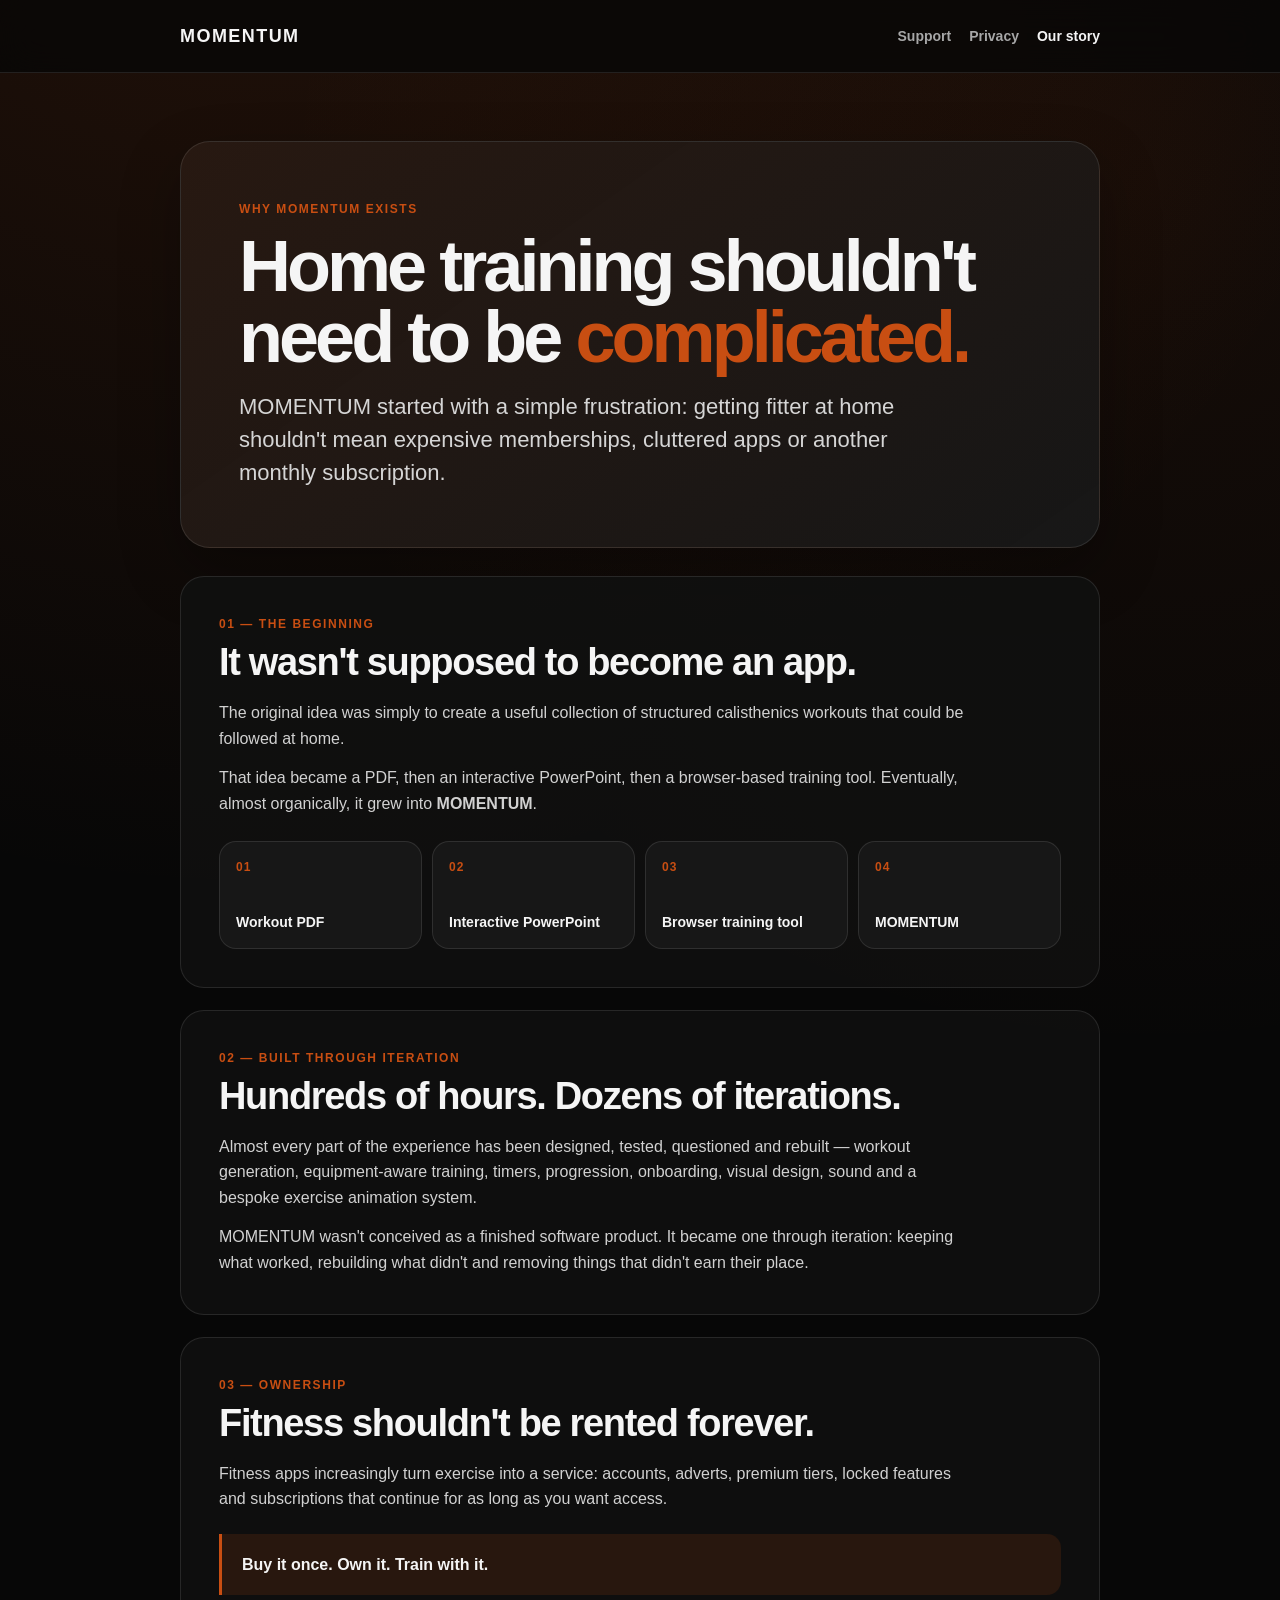
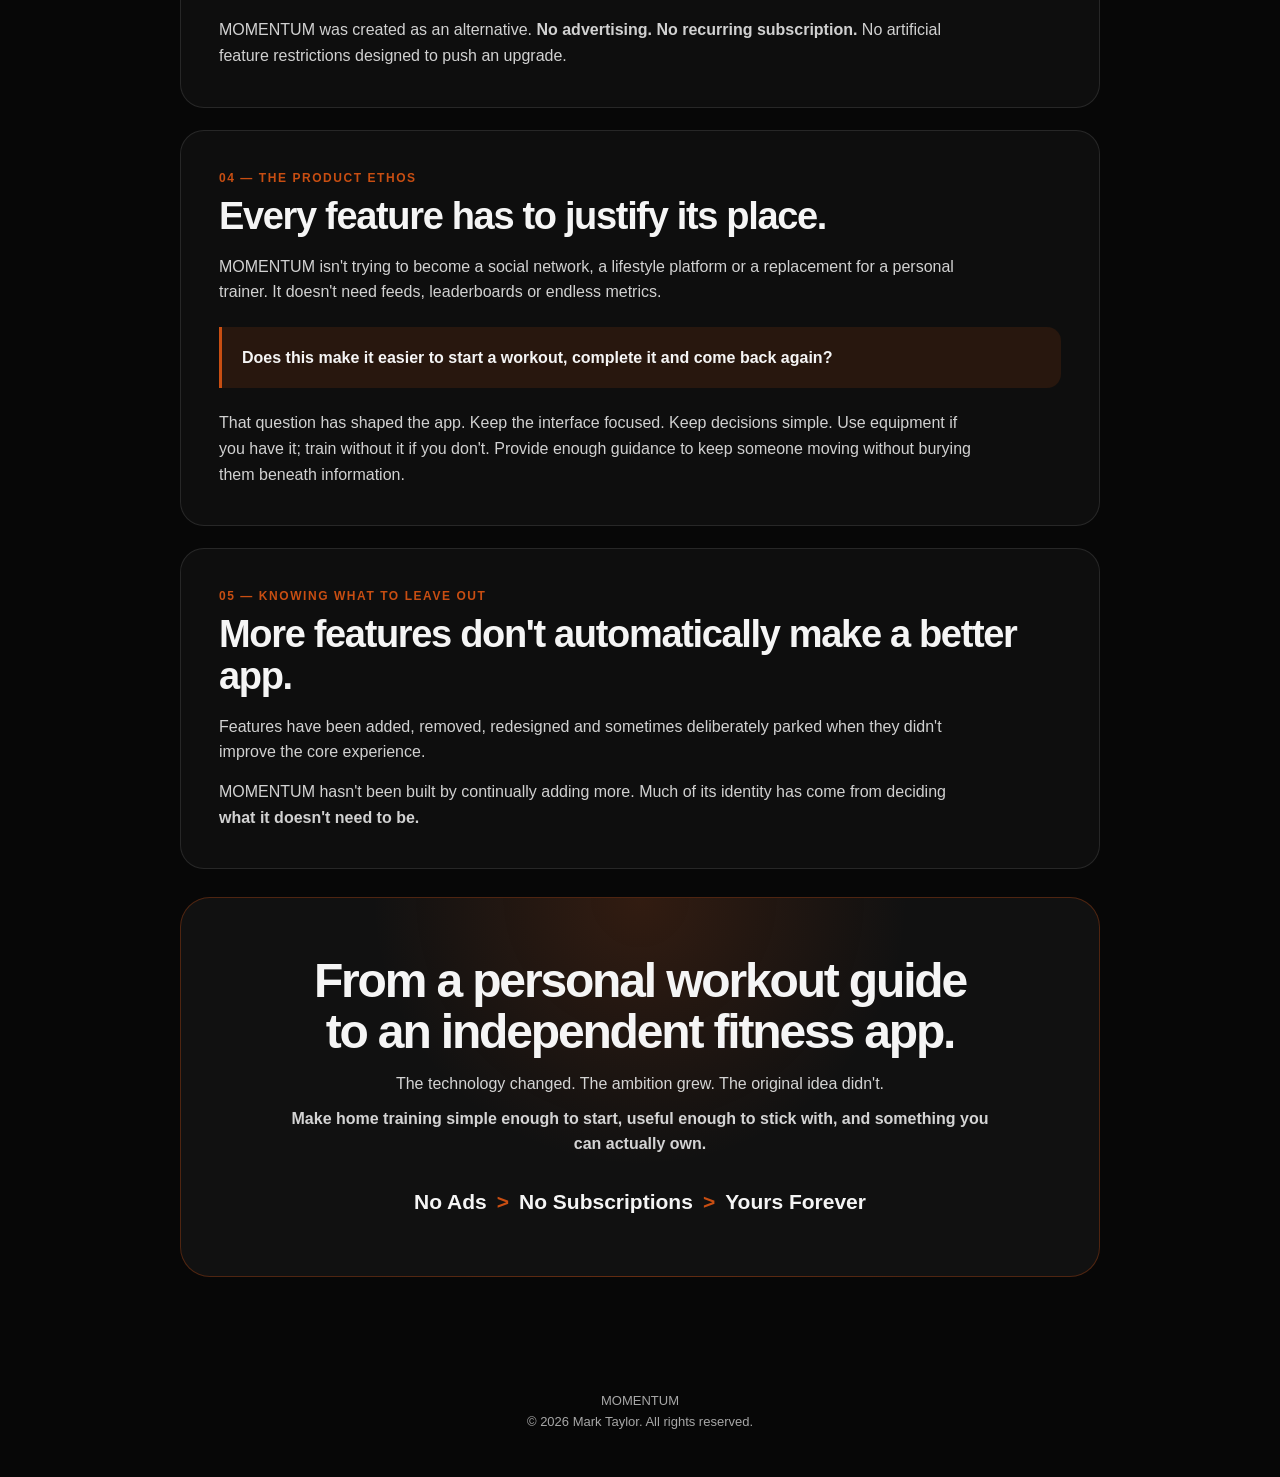
==== story/index.html @ efb4adaf "new pages" ====
<!doctype html>
<html lang="en-GB">
<head>
  <meta charset="utf-8">
  <meta name="viewport" content="width=device-width, initial-scale=1">
  <meta name="theme-color" content="#070707">
  <meta name="description" content="The story behind MOMENTUM — a simple home workout app with no ads and no subscriptions.">
  <title>Our Story | MOMENTUM</title>

  <style>
    :root {
      --bg: #070707;
      --panel: #111111;
      --panel-soft: #171717;
      --text: #f5f5f5;
      --muted: #a7a7a7;
      --line: rgba(255,255,255,.10);
      --copper: #C84E12;
      --copper-soft: rgba(200,78,18,.14);
      --max: 920px;
    }

    * { box-sizing: border-box; }

    html {
      background: var(--bg);
      color-scheme: dark;
      scroll-behavior: smooth;
    }

    body {
      margin: 0;
      min-height: 100vh;
      background:
        radial-gradient(circle at 20% -10%, rgba(200,78,18,.16), transparent 34%),
        radial-gradient(circle at 90% 6%, rgba(200,78,18,.08), transparent 28%),
        var(--bg);
      color: var(--text);
      font-family: -apple-system, BlinkMacSystemFont, "Segoe UI", Roboto, Helvetica, Arial, sans-serif;
      line-height: 1.6;
      -webkit-font-smoothing: antialiased;
    }

    a { color: inherit; }

    .wrap {
      width: min(calc(100% - 32px), var(--max));
      margin: 0 auto;
    }

    header {
      position: sticky;
      top: 0;
      z-index: 10;
      backdrop-filter: blur(18px);
      -webkit-backdrop-filter: blur(18px);
      background: rgba(7,7,7,.78);
      border-bottom: 1px solid var(--line);
    }

    .topbar {
      min-height: 72px;
      display: flex;
      align-items: center;
      justify-content: space-between;
      gap: 24px;
    }

    .brand {
      display: inline-flex;
      align-items: center;
      min-width: 0;
      text-decoration: none;
    }

    .brand img {
      display: block;
      width: min(245px, 52vw);
      max-height: 34px;
      object-fit: contain;
      object-position: left center;
    }

    .brand-fallback {
      display: none;
      font-weight: 900;
      letter-spacing: .08em;
      font-size: 18px;
    }

    nav {
      display: flex;
      align-items: center;
      gap: 18px;
      font-size: 14px;
      font-weight: 650;
      color: var(--muted);
    }

    nav a {
      text-decoration: none;
    }

    nav a:hover,
    nav a:focus-visible,
    nav a[aria-current="page"] {
      color: var(--text);
    }

    main {
      padding: 68px 0 80px;
    }

    .eyebrow,
    .section-number {
      color: var(--copper);
      text-transform: uppercase;
      letter-spacing: .13em;
      font-size: 12px;
      font-weight: 850;
    }

    .hero {
      padding: clamp(28px, 6vw, 58px);
      border: 1px solid var(--line);
      border-radius: 30px;
      background:
        linear-gradient(145deg, rgba(200,78,18,.12), rgba(255,255,255,.025)),
        var(--panel);
      box-shadow: 0 24px 60px rgba(0,0,0,.28);
    }

    .hero h1 {
      max-width: 760px;
      margin: 12px 0 18px;
      font-size: clamp(42px, 7vw, 72px);
      line-height: .98;
      letter-spacing: -.055em;
    }

    .hero h1 span { color: var(--copper); }

    .lead {
      max-width: 690px;
      margin: 0;
      font-size: clamp(18px, 2.5vw, 22px);
      color: #d5d5d5;
      line-height: 1.5;
    }

    .story {
      display: grid;
      gap: 22px;
      margin-top: 28px;
    }

    .section {
      padding: clamp(24px, 4vw, 38px);
      border: 1px solid var(--line);
      border-radius: 24px;
      background: rgba(17,17,17,.88);
    }

    .section h2 {
      margin: 8px 0 16px;
      font-size: clamp(26px, 4vw, 38px);
      line-height: 1.1;
      letter-spacing: -.035em;
    }

    .section p {
      margin: 0 0 14px;
      max-width: 760px;
      color: #d1d1d1;
    }

    .section p:last-child { margin-bottom: 0; }

    .evolution {
      display: grid;
      grid-template-columns: repeat(4, 1fr);
      gap: 10px;
      margin-top: 24px;
    }

    .stage {
      min-height: 108px;
      padding: 16px;
      border-radius: 17px;
      border: 1px solid var(--line);
      background: var(--panel-soft);
      display: flex;
      flex-direction: column;
      justify-content: space-between;
      gap: 12px;
    }

    .stage span {
      color: var(--copper);
      font-size: 12px;
      font-weight: 900;
      letter-spacing: .08em;
    }

    .stage b {
      font-size: 14px;
      line-height: 1.25;
    }

    .principle,
    .question {
      margin: 22px 0;
      padding: 18px 20px;
      border-left: 3px solid var(--copper);
      border-radius: 0 14px 14px 0;
      background: var(--copper-soft);
    }

    .principle p,
    .question {
      color: var(--text);
      font-weight: 800;
    }

    .manifesto {
      margin-top: 28px;
      padding: clamp(34px, 6vw, 58px);
      border-radius: 30px;
      text-align: center;
      border: 1px solid rgba(200,78,18,.34);
      background:
        radial-gradient(circle at 50% 0%, rgba(200,78,18,.18), transparent 45%),
        var(--panel);
    }

    .manifesto .mark {
      width: 58px;
      height: 58px;
      object-fit: contain;
      margin-bottom: 14px;
    }

    .manifesto h2 {
      max-width: 700px;
      margin: 0 auto 14px;
      font-size: clamp(30px, 5vw, 48px);
      line-height: 1.05;
      letter-spacing: -.045em;
    }

    .manifesto p {
      max-width: 700px;
      margin: 9px auto;
      color: #d4d4d4;
    }

    .promise {
      margin-top: 28px;
      display: flex;
      justify-content: center;
      align-items: center;
      flex-wrap: wrap;
      gap: 10px;
      font-size: clamp(16px, 2.8vw, 21px);
      font-weight: 900;
    }

    .promise .sep { color: var(--copper); }

    footer {
      padding: 34px 0 44px;
      color: var(--muted);
      font-size: 13px;
      text-align: center;
    }

    @media (max-width: 700px) {
      .topbar {
        min-height: 66px;
        gap: 12px;
      }

      nav { gap: 12px; font-size: 13px; }

      main { padding-top: 34px; }

      .evolution { grid-template-columns: repeat(2, 1fr); }

      .brand img { width: min(190px, 42vw); }
    }

    @media (max-width: 480px) {
      .wrap { width: min(calc(100% - 24px), var(--max)); }

      .topbar {
        align-items: center;
      }

      nav a:first-child { display: none; }

      .hero,
      .manifesto { border-radius: 24px; }

      .section { border-radius: 20px; }

      .evolution { grid-template-columns: 1fr; }
    }
  </style>
</head>

<body>
  <header>
    <div class="wrap topbar">
      <a class="brand" href="index.html" aria-label="MOMENTUM home">
        <img
          src="MOMENTUM_WORDMARK_APPROVED.png"
          alt="MOMENTUM"
          onerror="this.style.display='none';this.nextElementSibling.style.display='inline-block';">
        <span class="brand-fallback">MOMENTUM</span>
      </a>

      <nav aria-label="Site navigation">
        <a href="support.html">Support</a>
        <a href="privacy.html">Privacy</a>
        <a href="story.html" aria-current="page">Our story</a>
      </nav>
    </div>
  </header>

  <main class="wrap">
    <section class="hero">
      <div class="eyebrow">Why MOMENTUM exists</div>
      <h1>Home training shouldn't need to be <span>complicated.</span></h1>
      <p class="lead">
        MOMENTUM started with a simple frustration: getting fitter at home shouldn't
        mean expensive memberships, cluttered apps or another monthly subscription.
      </p>
    </section>

    <div class="story">
      <section class="section">
        <div class="section-number">01 — The beginning</div>
        <h2>It wasn't supposed to become an app.</h2>
        <p>
          The original idea was simply to create a useful collection of structured
          calisthenics workouts that could be followed at home.
        </p>
        <p>
          That idea became a PDF, then an interactive PowerPoint, then a browser-based
          training tool. Eventually, almost organically, it grew into <strong>MOMENTUM</strong>.
        </p>

        <div class="evolution" aria-label="MOMENTUM development evolution">
          <div class="stage"><span>01</span><b>Workout PDF</b></div>
          <div class="stage"><span>02</span><b>Interactive PowerPoint</b></div>
          <div class="stage"><span>03</span><b>Browser training tool</b></div>
          <div class="stage"><span>04</span><b>MOMENTUM</b></div>
        </div>
      </section>

      <section class="section">
        <div class="section-number">02 — Built through iteration</div>
        <h2>Hundreds of hours. Dozens of iterations.</h2>
        <p>
          Almost every part of the experience has been designed, tested, questioned
          and rebuilt — workout generation, equipment-aware training, timers,
          progression, onboarding, visual design, sound and a bespoke exercise
          animation system.
        </p>
        <p>
          MOMENTUM wasn't conceived as a finished software product. It became one
          through iteration: keeping what worked, rebuilding what didn't and removing
          things that didn't earn their place.
        </p>
      </section>

      <section class="section">
        <div class="section-number">03 — Ownership</div>
        <h2>Fitness shouldn't be rented forever.</h2>
        <p>
          Fitness apps increasingly turn exercise into a service: accounts, adverts,
          premium tiers, locked features and subscriptions that continue for as long
          as you want access.
        </p>

        <div class="principle">
          <p>Buy it once. Own it. Train with it.</p>
        </div>

        <p>
          MOMENTUM was created as an alternative. <strong>No advertising. No recurring
          subscription.</strong> No artificial feature restrictions designed to push
          an upgrade.
        </p>
      </section>

      <section class="section">
        <div class="section-number">04 — The product ethos</div>
        <h2>Every feature has to justify its place.</h2>
        <p>
          MOMENTUM isn't trying to become a social network, a lifestyle platform or a
          replacement for a personal trainer. It doesn't need feeds, leaderboards or
          endless metrics.
        </p>

        <div class="question">
          Does this make it easier to start a workout, complete it and come back again?
        </div>

        <p>
          That question has shaped the app. Keep the interface focused. Keep decisions
          simple. Use equipment if you have it; train without it if you don't. Provide
          enough guidance to keep someone moving without burying them beneath information.
        </p>
      </section>

      <section class="section">
        <div class="section-number">05 — Knowing what to leave out</div>
        <h2>More features don't automatically make a better app.</h2>
        <p>
          Features have been added, removed, redesigned and sometimes deliberately
          parked when they didn't improve the core experience.
        </p>
        <p>
          MOMENTUM hasn't been built by continually adding more. Much of its identity
          has come from deciding <strong>what it doesn't need to be.</strong>
        </p>
      </section>
    </div>

    <section class="manifesto">
      <img class="mark" src="N_chevron_APPROVED_MASTER.png" alt="" aria-hidden="true"
           onerror="this.style.display='none';">
      <h2>From a personal workout guide to an independent fitness app.</h2>
      <p>The technology changed. The ambition grew. The original idea didn't.</p>
      <p>
        <strong>
          Make home training simple enough to start, useful enough to stick with,
          and something you can actually own.
        </strong>
      </p>

      <div class="promise" aria-label="No Ads, No Subscriptions, Yours Forever">
        <span>No Ads</span>
        <span class="sep" aria-hidden="true">&gt;</span>
        <span>No Subscriptions</span>
        <span class="sep" aria-hidden="true">&gt;</span>
        <span>Yours Forever</span>
      </div>
    </section>
  </main>

  <footer>
    <div class="wrap">
      MOMENTUM<br>
      © 2026 Mark Taylor. All rights reserved.
    </div>
  </footer>
</body>
</html>
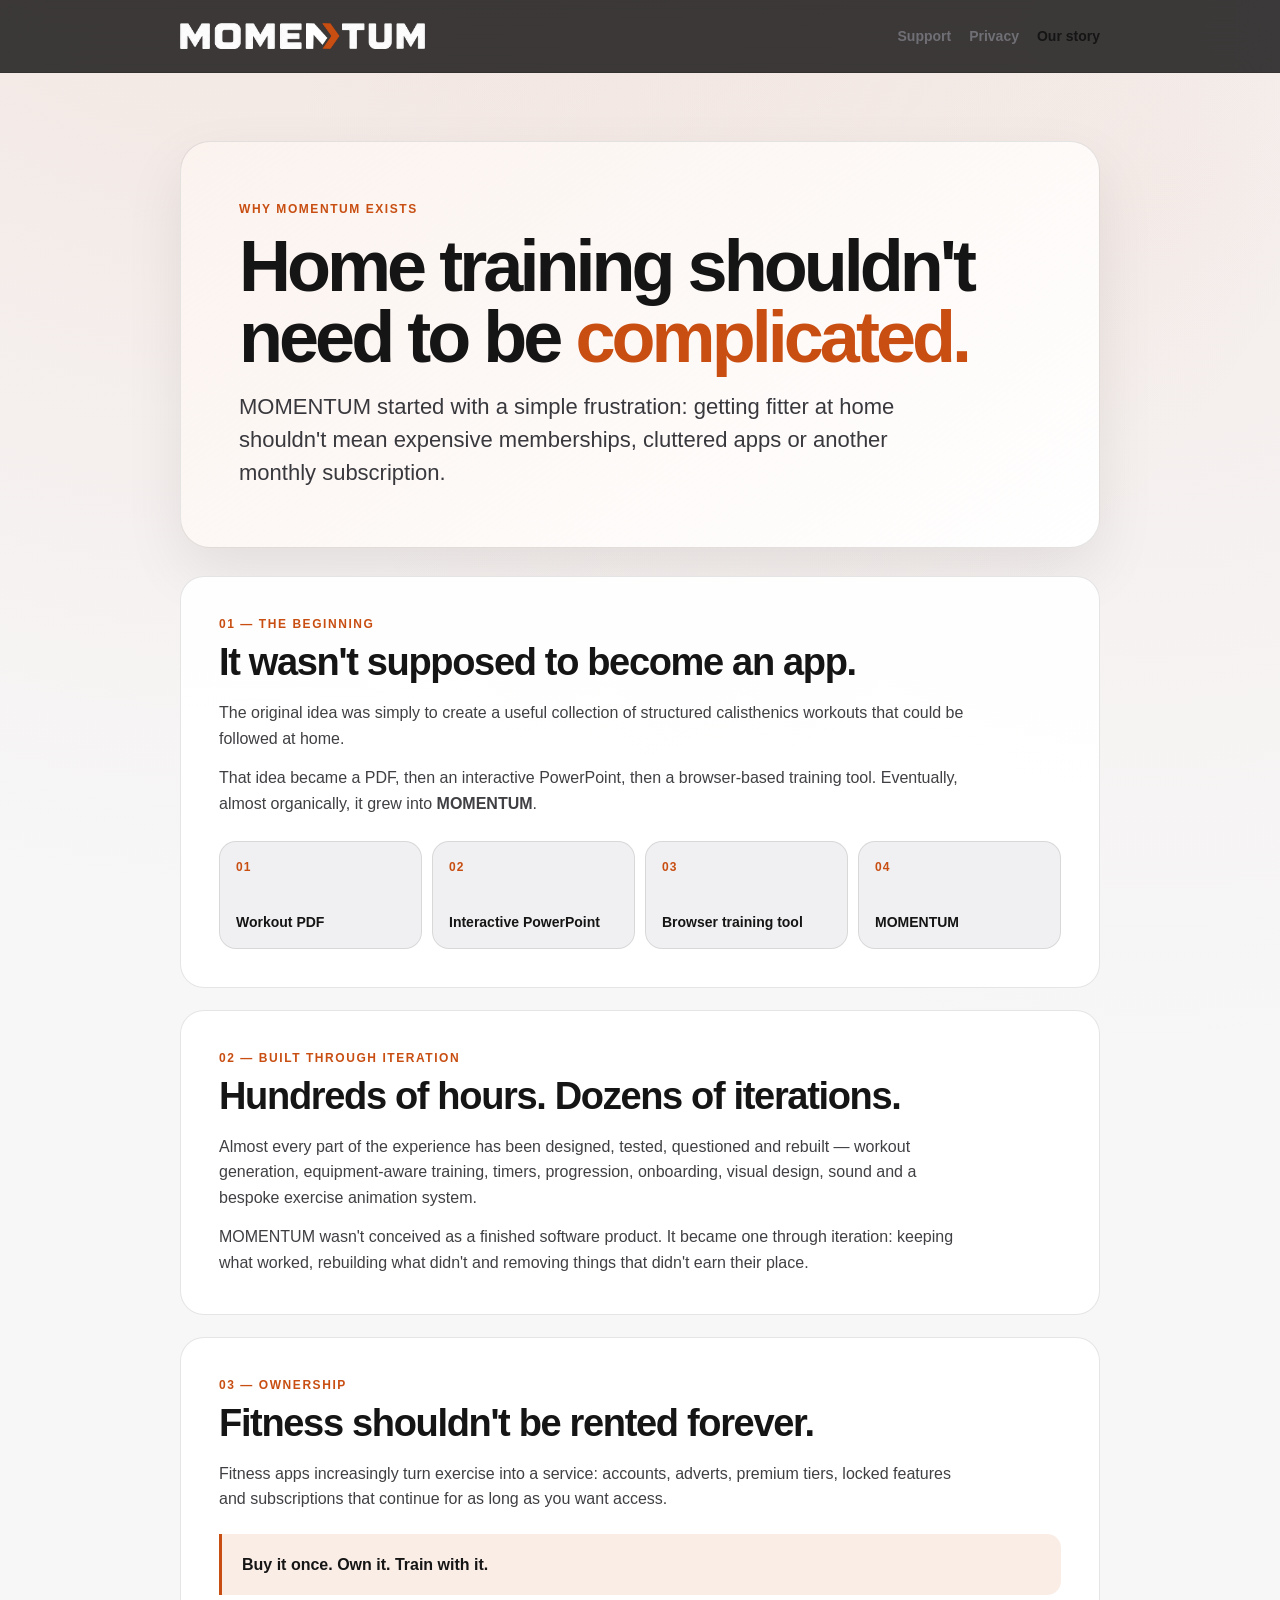
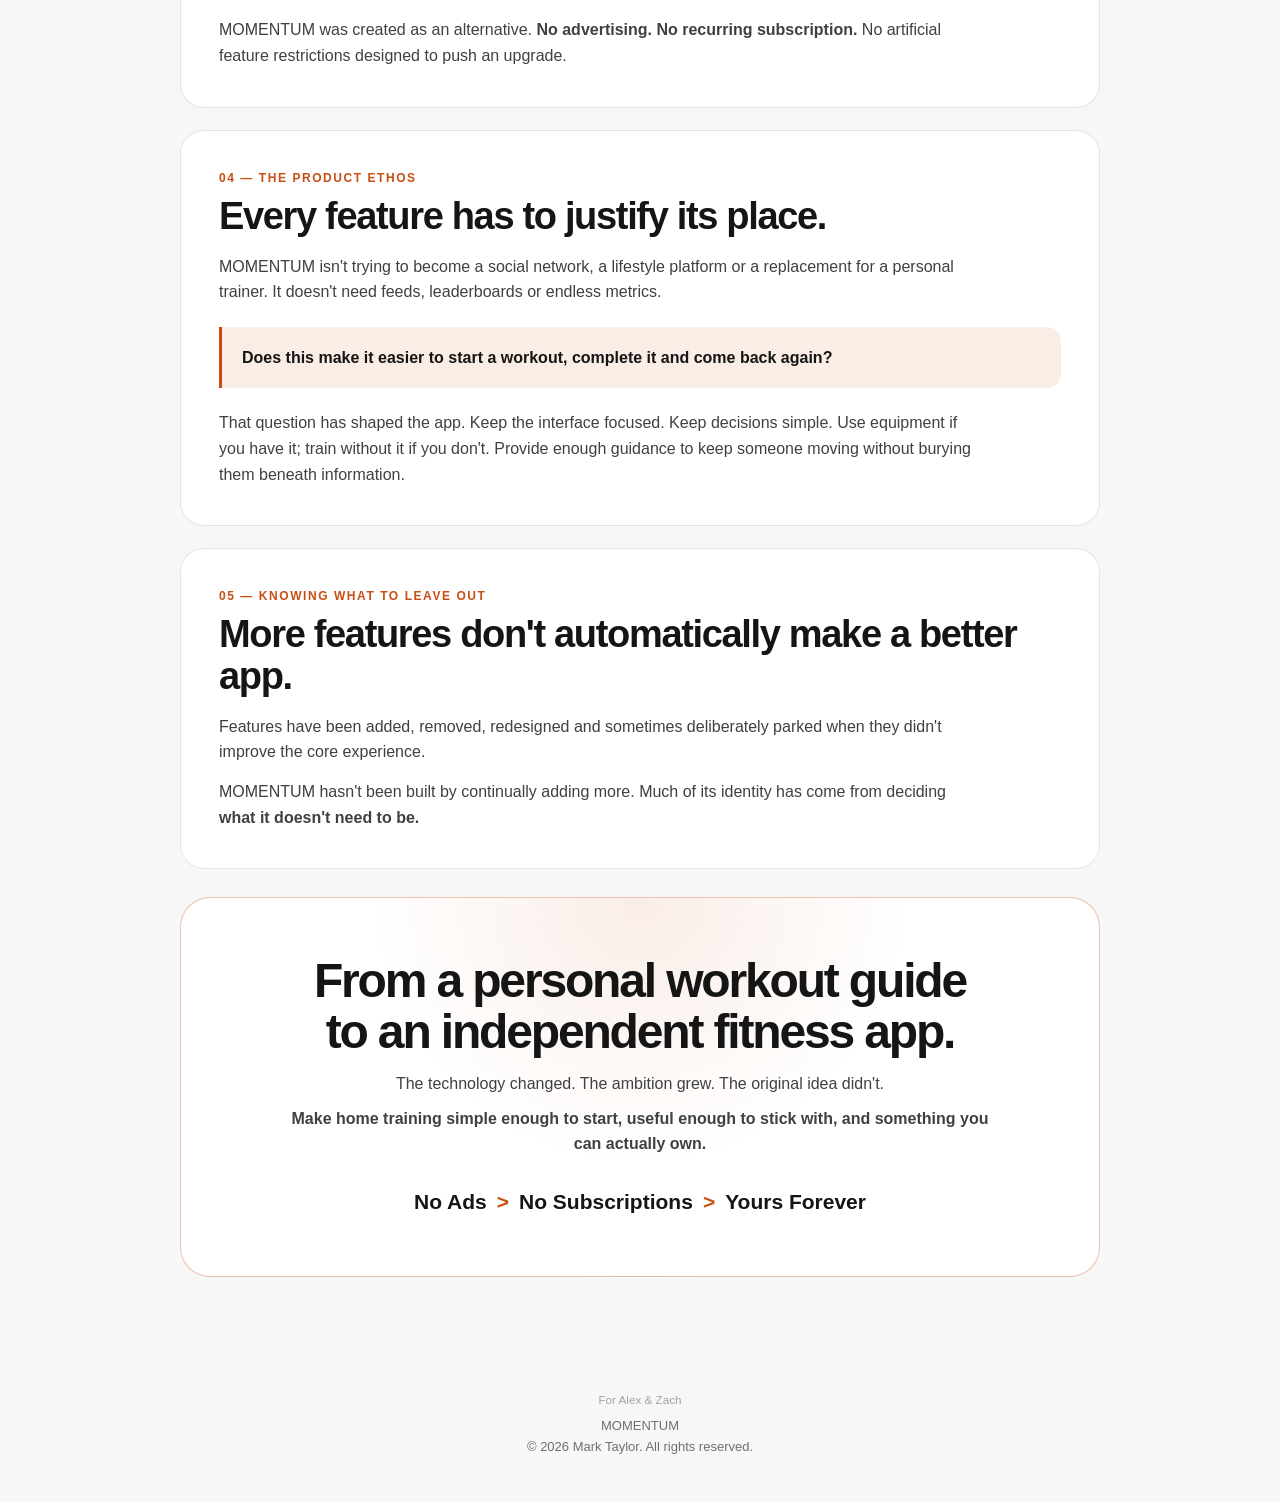
==== commit b9650489: "new pages" ====
--- a/story/index.html
+++ b/story/index.html
@@ -3,28 +3,51 @@
 <head>
   <meta charset="utf-8">
   <meta name="viewport" content="width=device-width, initial-scale=1">
-  <meta name="theme-color" content="#070707">
+  <meta name="theme-color" content="#f7f7f8" media="(prefers-color-scheme: light)">
+  <meta name="theme-color" content="#070707" media="(prefers-color-scheme: dark)">
   <meta name="description" content="The story behind MOMENTUM — a simple home workout app with no ads and no subscriptions.">
   <title>Our Story | MOMENTUM</title>
 
   <style>
     :root {
-      --bg: #070707;
-      --panel: #111111;
-      --panel-soft: #171717;
-      --text: #f5f5f5;
-      --muted: #a7a7a7;
-      --line: rgba(255,255,255,.10);
+      color-scheme: light;
+
+      --bg: #f7f7f8;
+      --panel: #ffffff;
+      --panel-soft: #f0f0f2;
+      --text: #151515;
+      --muted: #6f6f75;
+      --body-text: #404044;
+      --lead-text: #38383d;
+      --line: rgba(0,0,0,.10);
+      --header-bg: rgba(247,247,248,.80);
+      --shadow: rgba(0,0,0,.08);
       --copper: #C84E12;
-      --copper-soft: rgba(200,78,18,.14);
+      --copper-soft: rgba(200,78,18,.10);
       --max: 920px;
+    }
+
+    @media (prefers-color-scheme: dark) {
+      :root {
+        color-scheme: dark;
+        --bg: #070707;
+        --panel: #111111;
+        --panel-soft: #171717;
+        --text: #f5f5f5;
+        --muted: #a7a7a7;
+        --body-text: #d1d1d1;
+        --lead-text: #d5d5d5;
+        --line: rgba(255,255,255,.10);
+        --header-bg: rgba(7,7,7,.78);
+        --shadow: rgba(0,0,0,.28);
+        --copper-soft: rgba(200,78,18,.14);
+      }
     }
 
     * { box-sizing: border-box; }
 
     html {
       background: var(--bg);
-      color-scheme: dark;
       scroll-behavior: smooth;
     }
 
@@ -32,8 +55,8 @@
       margin: 0;
       min-height: 100vh;
       background:
-        radial-gradient(circle at 20% -10%, rgba(200,78,18,.16), transparent 34%),
-        radial-gradient(circle at 90% 6%, rgba(200,78,18,.08), transparent 28%),
+        radial-gradient(circle at 20% -10%, rgba(200,78,18,.12), transparent 34%),
+        radial-gradient(circle at 90% 6%, rgba(200,78,18,.06), transparent 28%),
         var(--bg);
       color: var(--text);
       font-family: -apple-system, BlinkMacSystemFont, "Segoe UI", Roboto, Helvetica, Arial, sans-serif;
@@ -73,12 +96,19 @@
       text-decoration: none;
     }
 
-    .brand img {
+    .brand-wordmark {
       display: block;
       width: min(245px, 52vw);
       max-height: 34px;
       object-fit: contain;
       object-position: left center;
+    }
+
+    .wordmark-light { display: none; }
+
+    @media (prefers-color-scheme: dark) {
+      .wordmark-dark { display: none; }
+      .wordmark-light { display: block; }
     }
 
     .brand-fallback {
@@ -127,7 +157,7 @@
       background:
         linear-gradient(145deg, rgba(200,78,18,.12), rgba(255,255,255,.025)),
         var(--panel);
-      box-shadow: 0 24px 60px rgba(0,0,0,.28);
+      box-shadow: 0 24px 60px var(--shadow);
     }
 
     .hero h1 {
@@ -144,7 +174,7 @@
       max-width: 690px;
       margin: 0;
       font-size: clamp(18px, 2.5vw, 22px);
-      color: #d5d5d5;
+      color: var(--lead-text);
       line-height: 1.5;
     }
 
@@ -171,7 +201,7 @@
     .section p {
       margin: 0 0 14px;
       max-width: 760px;
-      color: #d1d1d1;
+      color: var(--body-text);
     }
 
     .section p:last-child { margin-bottom: 0; }
@@ -251,7 +281,7 @@
     .manifesto p {
       max-width: 700px;
       margin: 9px auto;
-      color: #d4d4d4;
+      color: var(--body-text);
     }
 
     .promise {
@@ -274,6 +304,25 @@
       text-align: center;
     }
 
+
+    @media (prefers-color-scheme: light) {
+      .hero {
+        background:
+          linear-gradient(145deg, rgba(200,78,18,.07), rgba(255,255,255,.72)),
+          var(--panel);
+      }
+
+      .section {
+        background: rgba(255,255,255,.92);
+      }
+
+      .manifesto {
+        background:
+          radial-gradient(circle at 50% 0%, rgba(200,78,18,.10), transparent 45%),
+          var(--panel);
+      }
+    }
+
     @media (max-width: 700px) {
       .topbar {
         min-height: 66px;
@@ -286,7 +335,7 @@
 
       .evolution { grid-template-columns: repeat(2, 1fr); }
 
-      .brand img { width: min(190px, 42vw); }
+      .brand-wordmark { width: min(190px, 42vw); }
     }
 
     @media (max-width: 480px) {
@@ -311,18 +360,16 @@
 <body>
   <header>
     <div class="wrap topbar">
-      <a class="brand" href="index.html" aria-label="MOMENTUM home">
-        <img
-          src="MOMENTUM_WORDMARK_APPROVED.png"
-          alt="MOMENTUM"
-          onerror="this.style.display='none';this.nextElementSibling.style.display='inline-block';">
+      <a class="brand" href="../" aria-label="MOMENTUM home">
+        <img class="brand-wordmark wordmark-dark" src="../assets/momentum-wordmark-dark.png" alt="MOMENTUM">
+        <img class="brand-wordmark wordmark-light" src="../assets/momentum-wordmark-light.png" alt="MOMENTUM">
         <span class="brand-fallback">MOMENTUM</span>
       </a>
 
       <nav aria-label="Site navigation">
-        <a href="support.html">Support</a>
-        <a href="privacy.html">Privacy</a>
-        <a href="story.html" aria-current="page">Our story</a>
+        <a href="../support/">Support</a>
+        <a href="../privacy/">Privacy</a>
+        <a href="./" aria-current="page">Our story</a>
       </nav>
     </div>
   </header>
@@ -429,8 +476,6 @@
     </div>
 
     <section class="manifesto">
-      <img class="mark" src="N_chevron_APPROVED_MASTER.png" alt="" aria-hidden="true"
-           onerror="this.style.display='none';">
       <h2>From a personal workout guide to an independent fitness app.</h2>
       <p>The technology changed. The ambition grew. The original idea didn't.</p>
       <p>
@@ -452,6 +497,7 @@
 
   <footer>
     <div class="wrap">
+      <div style="opacity:.62;font-size:.9em;margin-bottom:6px;">For Alex &amp; Zach</div>
       MOMENTUM<br>
       © 2026 Mark Taylor. All rights reserved.
     </div>
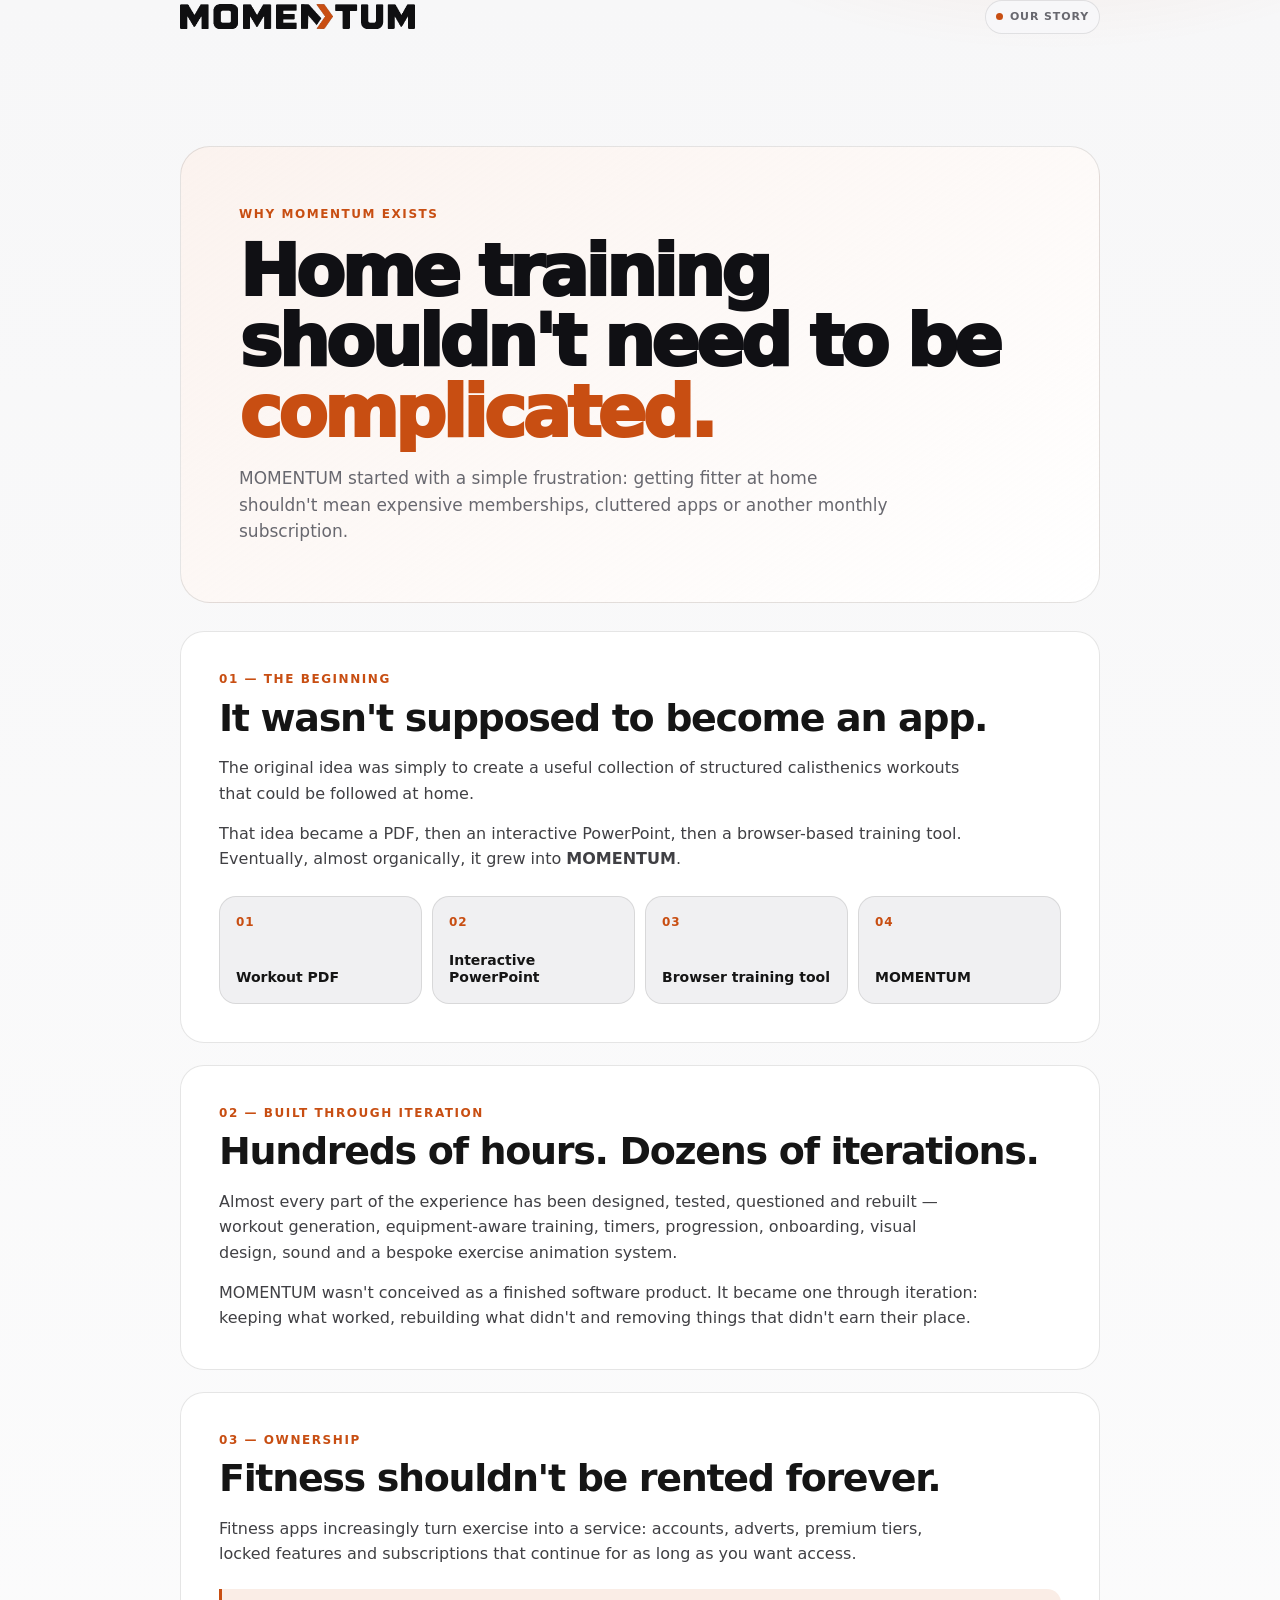
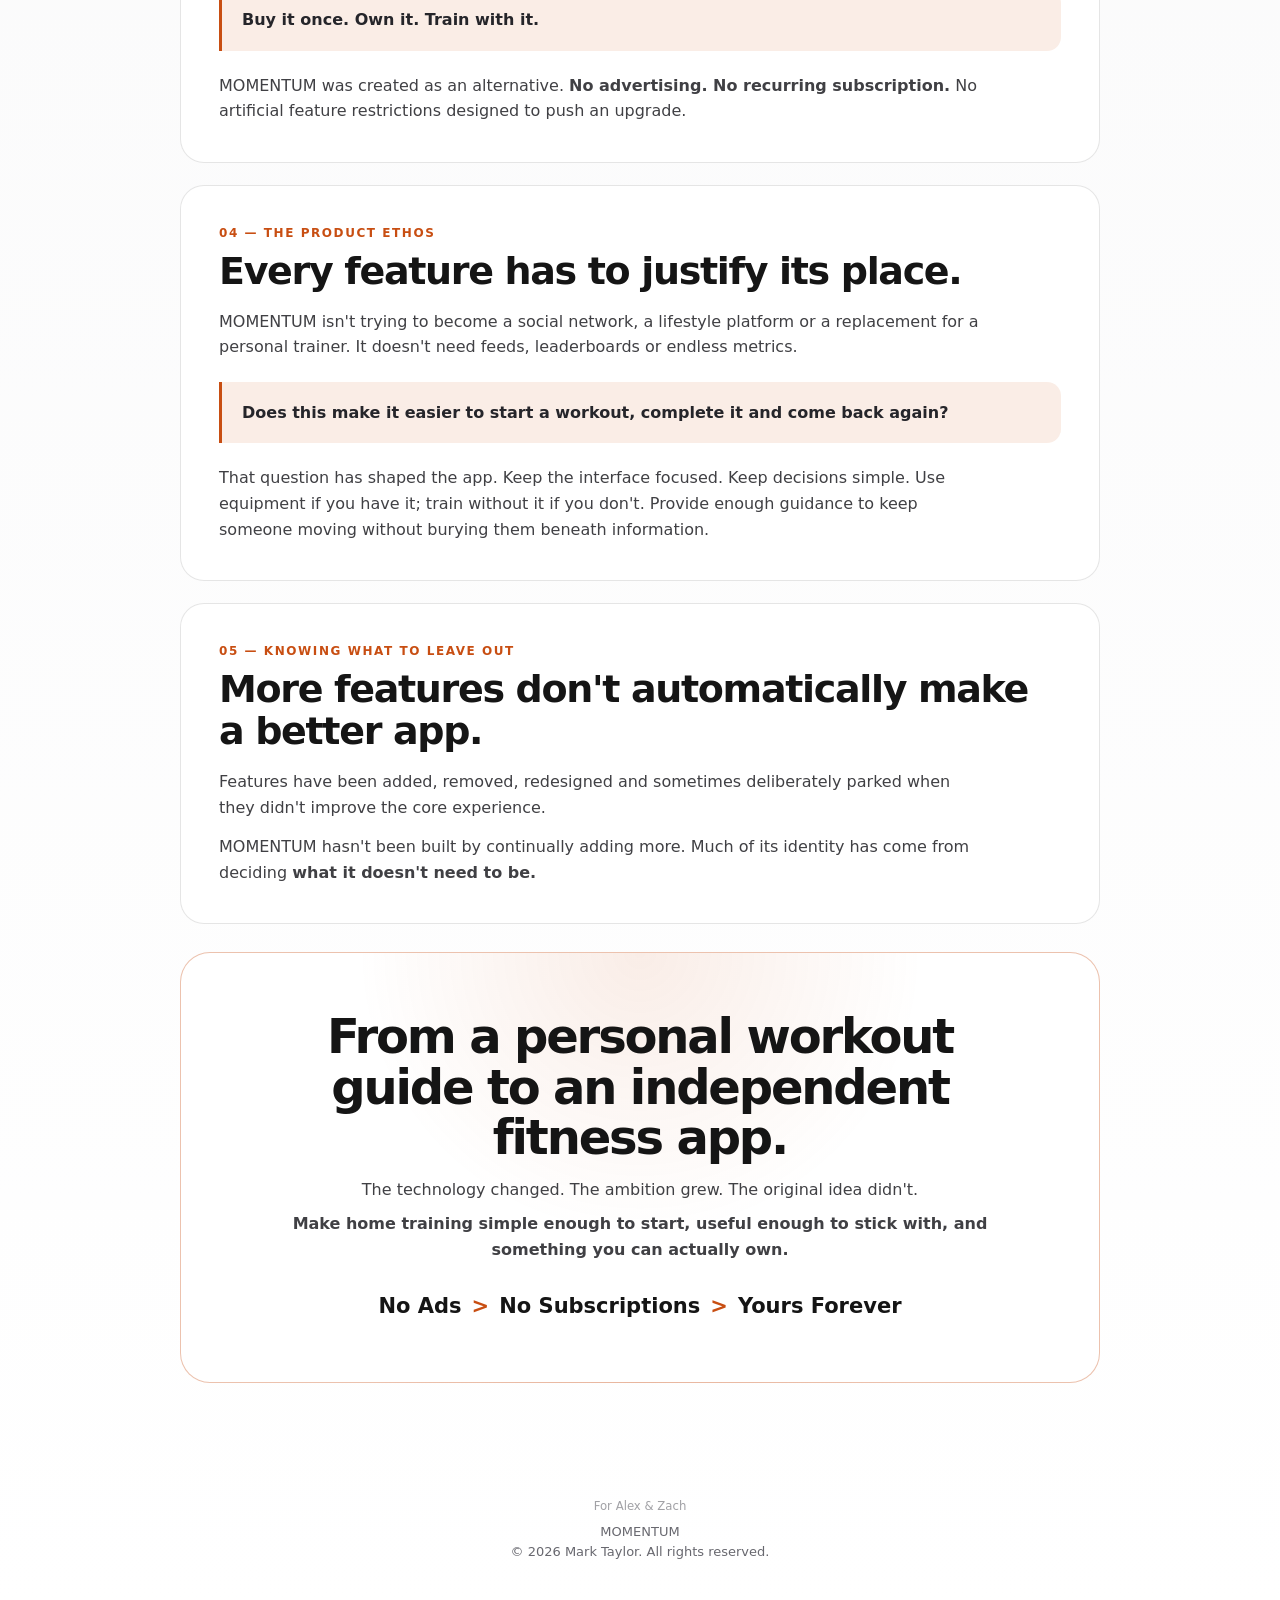
==== commit 9e90719e: "updates" ====
--- a/story/index.html
+++ b/story/index.html
@@ -2,11 +2,11 @@
 <html lang="en-GB">
 <head>
   <meta charset="utf-8">
-  <meta name="viewport" content="width=device-width, initial-scale=1">
-  <meta name="theme-color" content="#f7f7f8" media="(prefers-color-scheme: light)">
-  <meta name="theme-color" content="#070707" media="(prefers-color-scheme: dark)">
+  <meta name="viewport" content="width=device-width,initial-scale=1,viewport-fit=cover">
+<meta name="theme-color" content="#0b0b0d" media="(prefers-color-scheme: dark)">
+<meta name="theme-color" content="#f7f7f8" media="(prefers-color-scheme: light)">
   <meta name="description" content="The story behind MOMENTUM — a simple home workout app with no ads and no subscriptions.">
-  <title>Our Story | MOMENTUM</title>
+  <title>How it came to this | MOMENTUM</title>
 
   <style>
     :root {
@@ -71,51 +71,7 @@
       margin: 0 auto;
     }
 
-    header {
-      position: sticky;
-      top: 0;
-      z-index: 10;
-      backdrop-filter: blur(18px);
-      -webkit-backdrop-filter: blur(18px);
-      background: rgba(7,7,7,.78);
-      border-bottom: 1px solid var(--line);
-    }
-
-    .topbar {
-      min-height: 72px;
-      display: flex;
-      align-items: center;
-      justify-content: space-between;
-      gap: 24px;
-    }
-
-    .brand {
-      display: inline-flex;
-      align-items: center;
-      min-width: 0;
-      text-decoration: none;
-    }
-
-    .brand-wordmark {
-      display: block;
-      width: min(245px, 52vw);
-      max-height: 34px;
-      object-fit: contain;
-      object-position: left center;
-    }
-
-    .wordmark-light { display: none; }
-
     @media (prefers-color-scheme: dark) {
-      .wordmark-dark { display: none; }
-      .wordmark-light { display: block; }
-    }
-
-    .brand-fallback {
-      display: none;
-      font-weight: 900;
-      letter-spacing: .08em;
-      font-size: 18px;
     }
 
     nav {
@@ -188,7 +144,7 @@
       padding: clamp(24px, 4vw, 38px);
       border: 1px solid var(--line);
       border-radius: 24px;
-      background: rgba(17,17,17,.88);
+      background: var(--panel);
     }
 
     .section h2 {
@@ -323,28 +279,28 @@
       }
     }
 
+
+    @media (prefers-color-scheme: light) {
+      html, body { background-color: #f7f7f8; color: #151515; }
+      .section, .hero, .manifesto { color: #151515; }
+    }
+
+    @media (prefers-color-scheme: dark) {
+      html, body { background-color: #070707; color: #f5f5f5; }
+    }
+
     @media (max-width: 700px) {
-      .topbar {
-        min-height: 66px;
-        gap: 12px;
-      }
 
       nav { gap: 12px; font-size: 13px; }
 
       main { padding-top: 34px; }
 
       .evolution { grid-template-columns: repeat(2, 1fr); }
-
-      .brand-wordmark { width: min(190px, 42vw); }
     }
 
     @media (max-width: 480px) {
       .wrap { width: min(calc(100% - 24px), var(--max)); }
 
-      .topbar {
-        align-items: center;
-      }
-
       nav a:first-child { display: none; }
 
       .hero,
@@ -355,24 +311,19 @@
       .evolution { grid-template-columns: 1fr; }
     }
   </style>
+<link rel="stylesheet" href="../assets/site.css">
 </head>
 
 <body>
-  <header>
-    <div class="wrap topbar">
-      <a class="brand" href="../" aria-label="MOMENTUM home">
-        <img class="brand-wordmark wordmark-dark" src="../assets/momentum-wordmark-dark.png" alt="MOMENTUM">
-        <img class="brand-wordmark wordmark-light" src="../assets/momentum-wordmark-light.png" alt="MOMENTUM">
-        <span class="brand-fallback">MOMENTUM</span>
+  <div class="wrap">
+    <header class="topbar">
+      <a href="../" aria-label="MOMENTUM home">
+        <img class="wordmark dark" src="../assets/momentum-wordmark-dark.png" alt="MOMENTUM">
+        <img class="wordmark light" src="../assets/momentum-wordmark-light.png" alt="MOMENTUM">
       </a>
-
-      <nav aria-label="Site navigation">
-        <a href="../support/">Support</a>
-        <a href="../privacy/">Privacy</a>
-        <a href="./" aria-current="page">Our story</a>
-      </nav>
-    </div>
-  </header>
+      <span class="badge">Our Story</span>
+    </header>
+  </div>
 
   <main class="wrap">
     <section class="hero">
--- a/assets/site.css
+++ b/assets/site.css
@@ -0,0 +1,117 @@
+
+:root{
+  --bg:#0b0b0d;
+  --bg2:#101014;
+  --card:rgba(25,25,29,.78);
+  --card2:rgba(31,31,36,.72);
+  --text:#f5f5f7;
+  --heading:#ffffff;
+  --muted:#a8a8af;
+  --divider:rgba(255,255,255,.10);
+  --glass-border:rgba(255,255,255,.11);
+  --accent:#c84e12;
+  --accent2:#e2672b;
+  --accent-soft:rgba(200,78,18,.14);
+  --shadow:0 18px 46px rgba(0,0,0,.28);
+  color-scheme:dark;
+}
+@media (prefers-color-scheme: light){
+  :root{
+    --bg:#f7f7f8;
+    --bg2:#ffffff;
+    --card:rgba(255,255,255,.86);
+    --card2:rgba(248,248,250,.9);
+    --text:#25252a;
+    --heading:#101014;
+    --muted:#68686f;
+    --divider:rgba(20,20,25,.11);
+    --glass-border:rgba(20,20,25,.10);
+    --accent-soft:rgba(200,78,18,.10);
+    --shadow:0 18px 42px rgba(35,35,45,.10);
+    color-scheme:light;
+  }
+}
+*{box-sizing:border-box}
+html{background:var(--bg)}
+body{
+  margin:0;
+  min-height:100vh;
+  background:
+    radial-gradient(680px 340px at 82% -5%, rgba(200,78,18,.11), transparent 62%),
+    linear-gradient(180deg,var(--bg),var(--bg2));
+  color:var(--text);
+  font-family:-apple-system,BlinkMacSystemFont,"SF Pro Text","SF Pro Display",Inter,system-ui,sans-serif;
+  -webkit-font-smoothing:antialiased;
+}
+.shell{width:min(760px,calc(100% - 32px));margin:0 auto;padding:34px 0 64px}
+.topbar{display:flex;align-items:center;justify-content:space-between;margin-bottom:44px}
+.wordmark{display:block;width:min(235px,62vw);height:auto}
+.wordmark.light{display:none}
+@media (prefers-color-scheme:light){
+  .wordmark.dark{display:none}
+  .wordmark.light{display:block}
+}
+.badge{
+  display:inline-flex;align-items:center;gap:7px;
+  padding:7px 10px;border:1px solid var(--glass-border);border-radius:999px;
+  background:var(--card2);color:var(--muted);font-size:11px;font-weight:800;
+  letter-spacing:.08em;text-transform:uppercase
+}
+.badge::before{content:"";width:7px;height:7px;border-radius:50%;background:var(--accent)}
+.hero{margin-bottom:26px}
+.kicker{color:var(--accent);font-size:12px;font-weight:900;letter-spacing:.14em;text-transform:uppercase;margin-bottom:10px}
+h1{margin:0;color:var(--heading);font-size:clamp(36px,8vw,58px);line-height:.98;letter-spacing:-.045em;font-weight:950}
+.hero p{font-size:17px;line-height:1.55;color:var(--muted);margin:18px 0 0;max-width:650px}
+.card{
+  position:relative;
+  padding:24px;
+  margin-top:14px;
+  border:1px solid var(--glass-border);
+  border-radius:24px;
+  background:
+    linear-gradient(145deg,var(--accent-soft),transparent 42%),
+    var(--card);
+  box-shadow:var(--shadow);
+  -webkit-backdrop-filter:blur(22px) saturate(140%);
+  backdrop-filter:blur(22px) saturate(140%);
+}
+.card h2{font-size:19px;color:var(--heading);margin:0 0 9px;font-weight:900;letter-spacing:-.015em}
+.card h3{font-size:15px;color:var(--heading);margin:19px 0 7px;font-weight:850}
+.card p,.card li{font-size:14px;line-height:1.6;color:var(--muted)}
+.card p{margin:7px 0}
+.card ul{padding-left:19px;margin:8px 0}
+.card strong{color:var(--text)}
+a{color:var(--accent);text-decoration:none;font-weight:750}
+a:hover{text-decoration:underline}
+.rule{height:1px;background:var(--divider);margin:21px 0}
+.meta{display:flex;gap:10px;flex-wrap:wrap;margin-top:16px}
+.meta span{font-size:12px;color:var(--muted);padding:7px 10px;border-radius:999px;background:var(--card2);border:1px solid var(--divider)}
+.form-grid{display:grid;gap:13px}
+label{font-size:12px;color:var(--muted);font-weight:800;letter-spacing:.025em}
+input,select,textarea{
+  width:100%;margin-top:7px;padding:13px 14px;border-radius:14px;
+  border:1px solid var(--glass-border);background:var(--card2);
+  color:var(--heading);font:inherit;outline:none
+}
+textarea{min-height:145px;resize:vertical}
+input:focus,select:focus,textarea:focus{border-color:rgba(200,78,18,.72);box-shadow:0 0 0 3px rgba(200,78,18,.10)}
+button{
+  width:100%;min-height:50px;border-radius:15px;border:1px solid #9f3d0d;
+  background:rgba(200,78,18,.18);color:#ef7c43;font:inherit;font-weight:900;
+  cursor:pointer;transition:.15s ease
+}
+button:hover{background:rgba(200,78,18,.24)}
+button:disabled{opacity:.6;cursor:wait}
+.form-status{min-height:20px;margin-top:12px;font-size:13px;color:var(--muted)}
+.form-status.success{color:#64bd79}
+.form-status.error{color:#ff6961}
+.honeypot{position:absolute!important;left:-9999px!important;opacity:0!important;pointer-events:none!important}
+.footer{margin-top:30px;padding:0 4px;color:var(--muted);font-size:12px;line-height:1.6}
+.footer-links{display:flex;gap:16px;flex-wrap:wrap;margin-bottom:8px}
+.footer a{font-weight:700}
+.small-note{font-size:12px!important;color:var(--muted)!important}
+@media(max-width:560px){
+  .shell{width:min(100% - 22px,760px);padding-top:22px}
+  .topbar{margin-bottom:34px}
+  .card{padding:19px;border-radius:21px}
+}
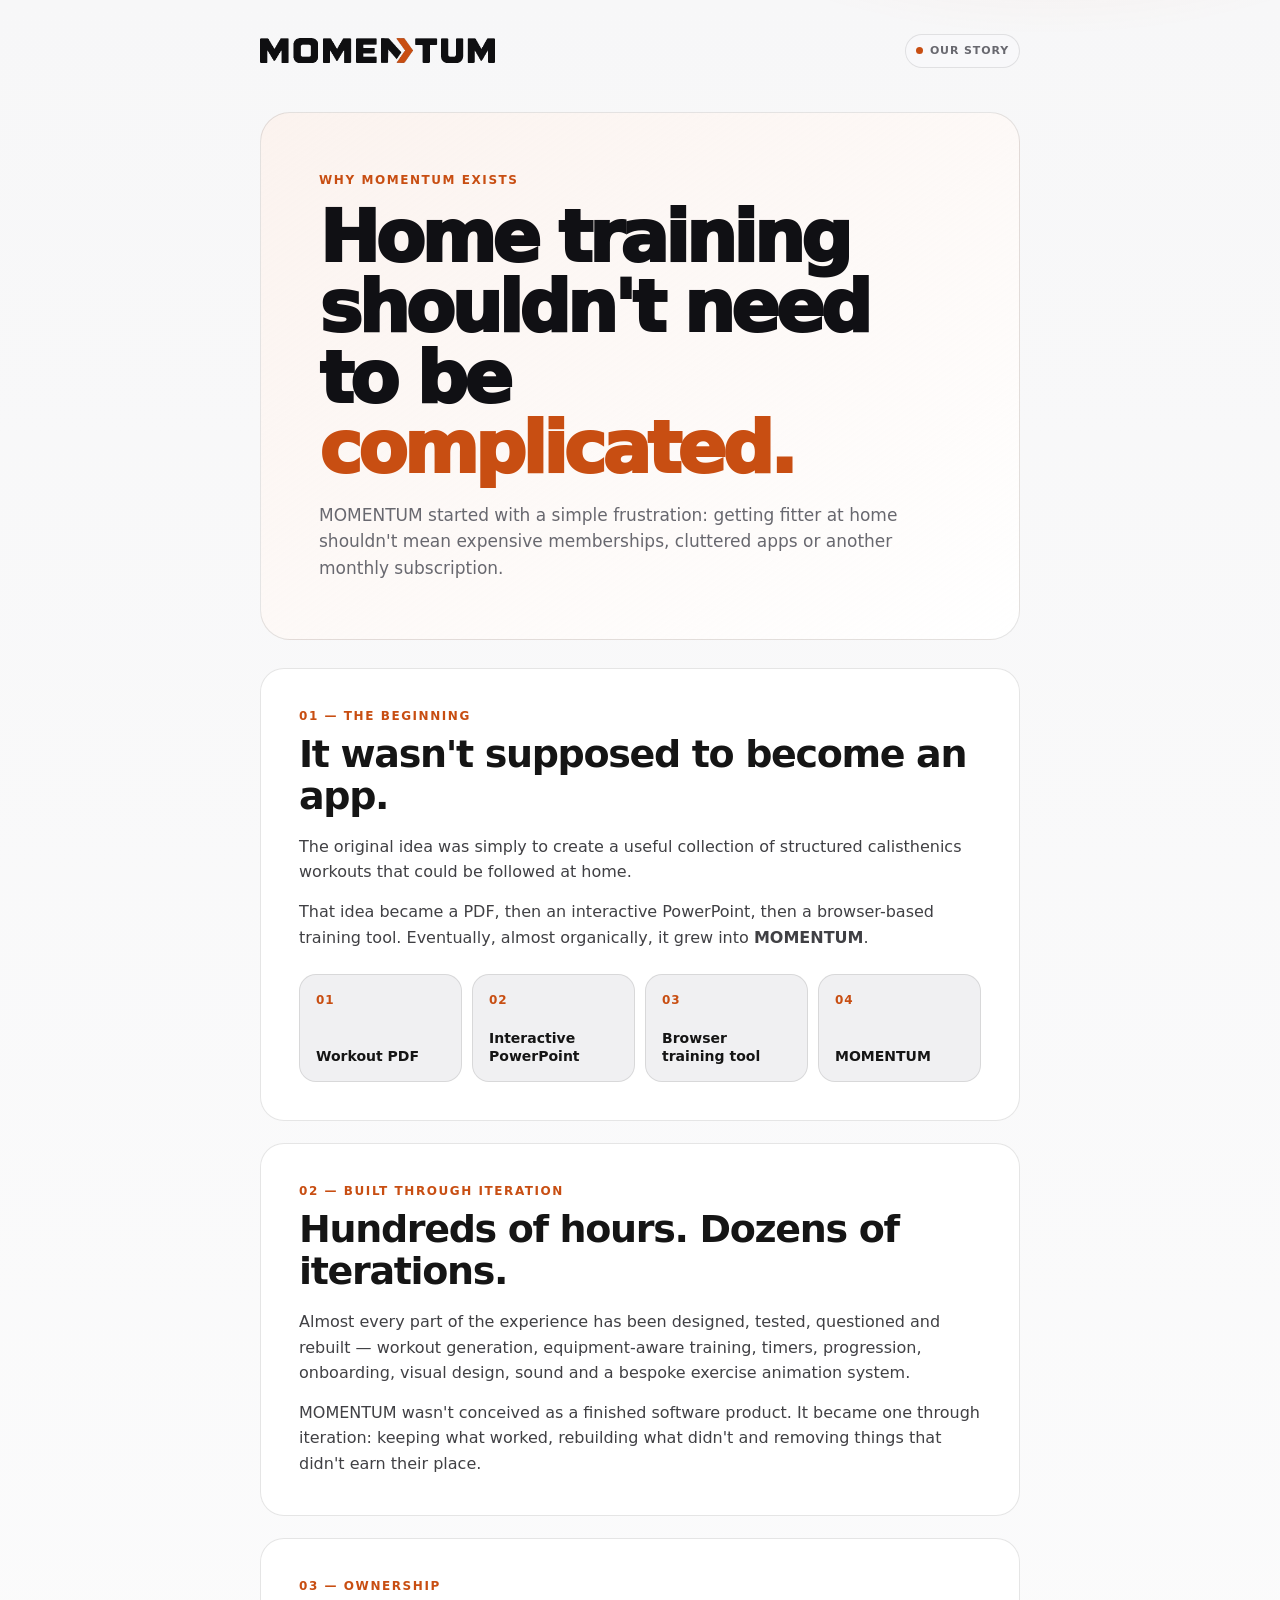
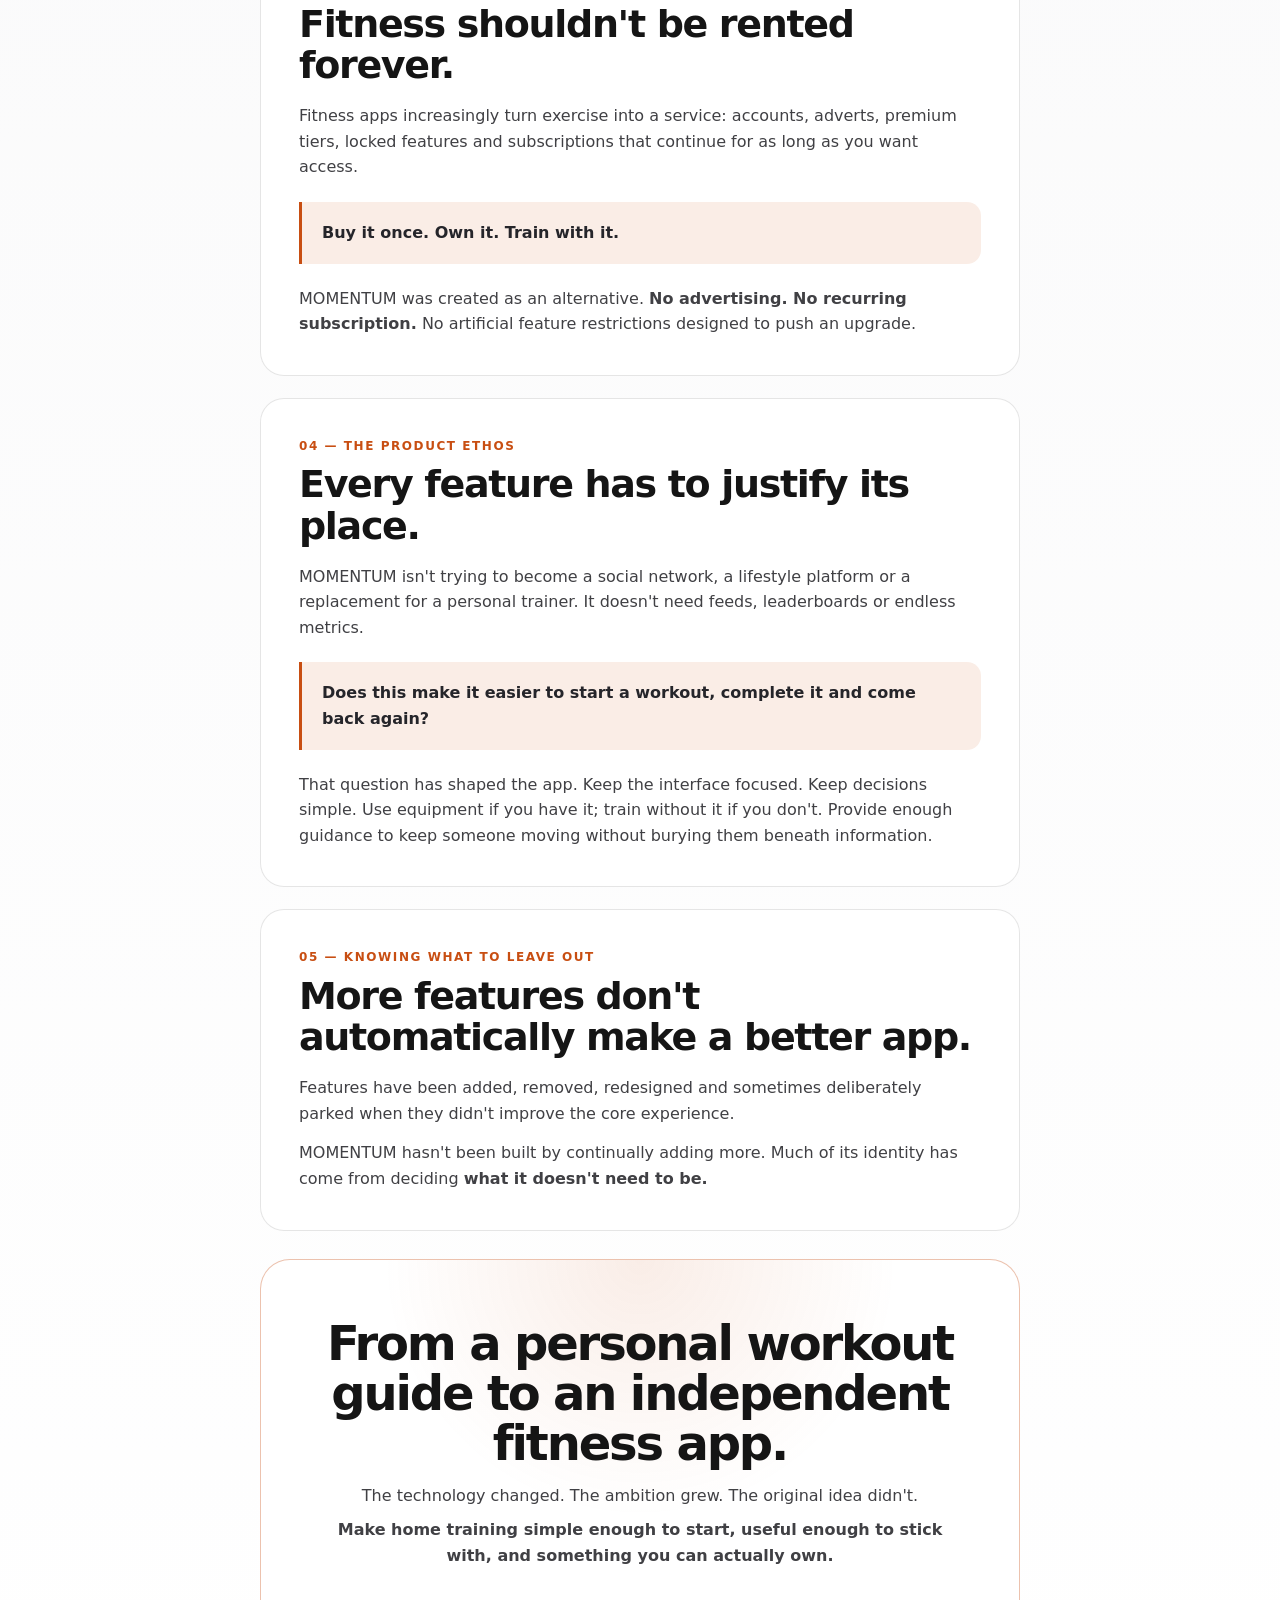
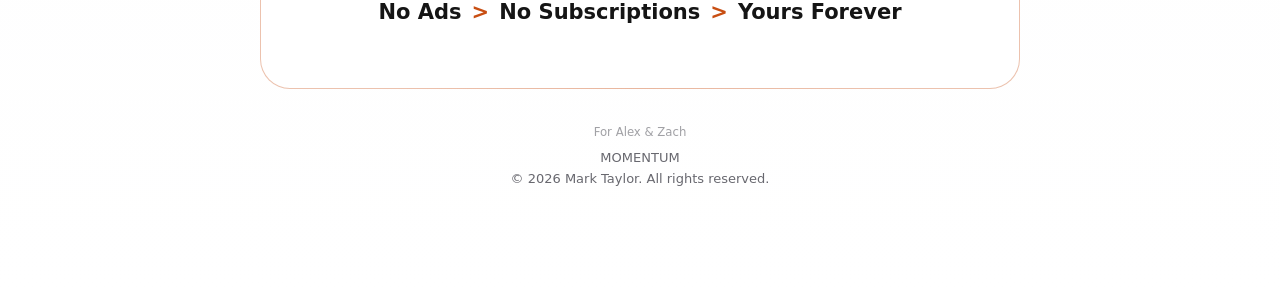
==== commit bbc632c0: "updated story page" ====
--- a/story/index.html
+++ b/story/index.html
@@ -66,11 +66,6 @@
 
     a { color: inherit; }
 
-    .wrap {
-      width: min(calc(100% - 32px), var(--max));
-      margin: 0 auto;
-    }
-
     @media (prefers-color-scheme: dark) {
     }
 
@@ -91,10 +86,6 @@
     nav a:focus-visible,
     nav a[aria-current="page"] {
       color: var(--text);
-    }
-
-    main {
-      padding: 68px 0 80px;
     }
 
     .eyebrow,
@@ -299,7 +290,6 @@
     }
 
     @media (max-width: 480px) {
-      .wrap { width: min(calc(100% - 24px), var(--max)); }
 
       nav a:first-child { display: none; }
 
@@ -314,18 +304,14 @@
 <link rel="stylesheet" href="../assets/site.css">
 </head>
 
-<body>
-  <div class="wrap">
-    <header class="topbar">
+<body><main class="shell">
+<header class="topbar">
       <a href="../" aria-label="MOMENTUM home">
         <img class="wordmark dark" src="../assets/momentum-wordmark-dark.png" alt="MOMENTUM">
         <img class="wordmark light" src="../assets/momentum-wordmark-light.png" alt="MOMENTUM">
       </a>
       <span class="badge">Our Story</span>
     </header>
-  </div>
-
-  <main class="wrap">
     <section class="hero">
       <div class="eyebrow">Why MOMENTUM exists</div>
       <h1>Home training shouldn't need to be <span>complicated.</span></h1>
@@ -444,8 +430,6 @@
         <span>Yours Forever</span>
       </div>
     </section>
-  </main>
-
   <footer>
     <div class="wrap">
       <div style="opacity:.62;font-size:.9em;margin-bottom:6px;">For Alex &amp; Zach</div>
@@ -453,5 +437,5 @@
       © 2026 Mark Taylor. All rights reserved.
     </div>
   </footer>
-</body>
+</main></body>
 </html>
